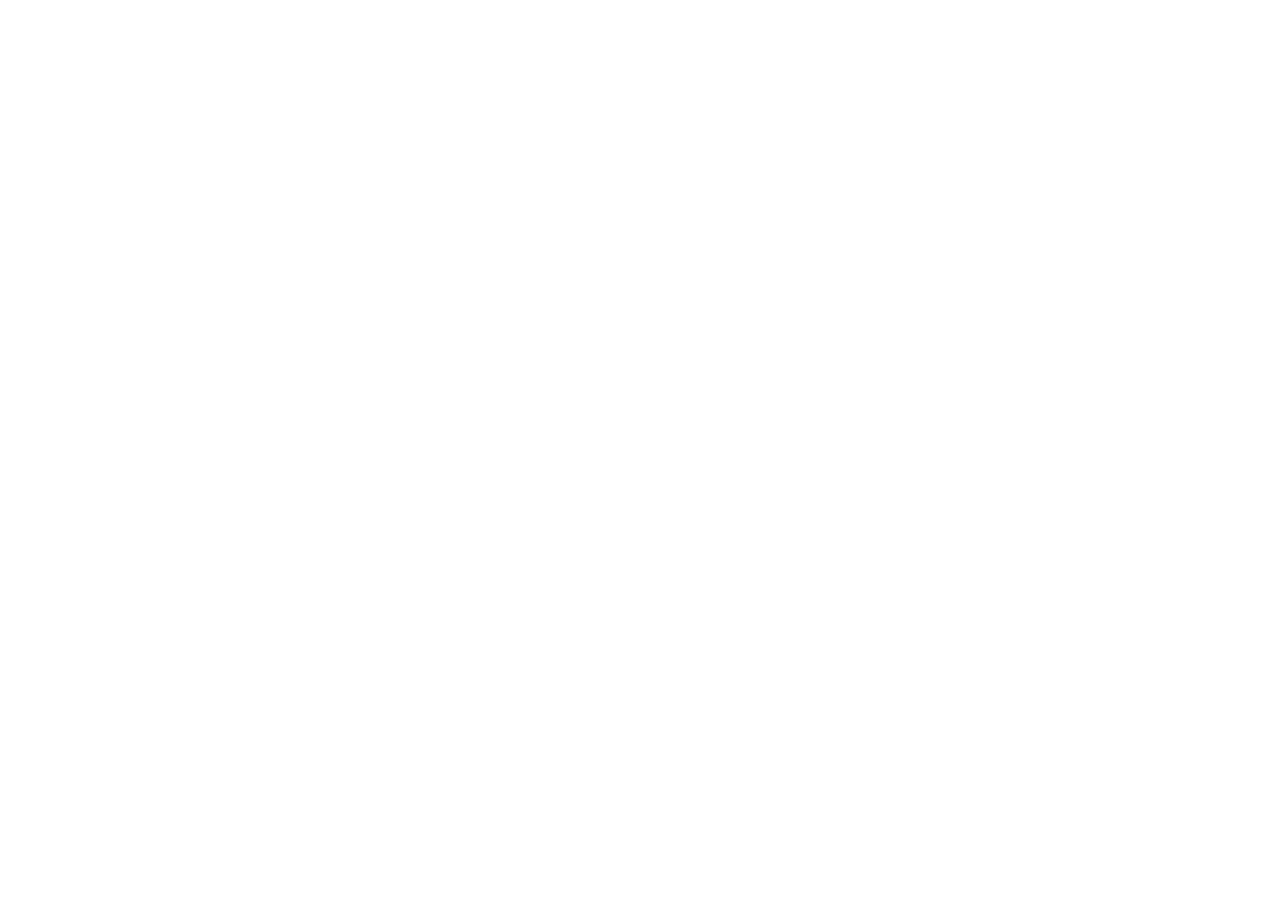
==== projTravelgram/index.html @ 782c5174 "feat: initial style guide" ====
<!DOCTYPE html>
<html lang="en">
<head>
  <meta charset="UTF-8">
  <meta name="viewport" content="width=device-width, initial-scale=1.0">
  <title>Travelgrum | Perfil de viagens</title>
  <link rel="stylesheet" href="styles/index.css">
</head>
<body>
  
</body>
</html>
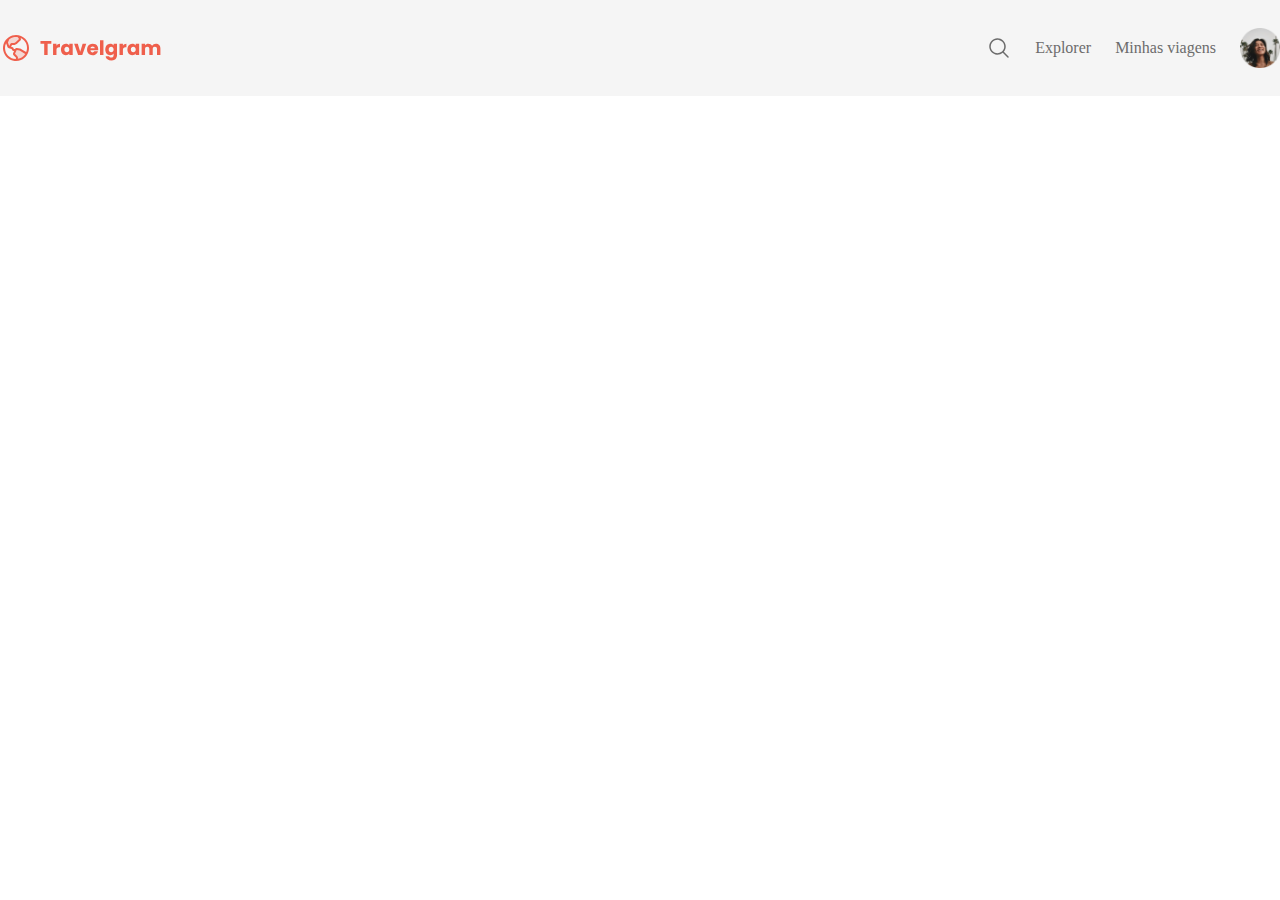
==== commit 3c681d5f: "feat: done navigation" ====
--- a/projTravelgram/index.html
+++ b/projTravelgram/index.html
@@ -1,12 +1,42 @@
 <!DOCTYPE html>
 <html lang="en">
-<head>
-  <meta charset="UTF-8">
-  <meta name="viewport" content="width=device-width, initial-scale=1.0">
-  <title>Travelgrum | Perfil de viagens</title>
-  <link rel="stylesheet" href="styles/index.css">
-</head>
-<body>
-  
-</body>
-</html>+  <head>
+    <meta charset="UTF-8" />
+    <meta name="viewport" content="width=device-width, initial-scale=1.0" />
+    <title>Travelgrum | Perfil de viagens</title>
+    <link rel="stylesheet" href="styles/index.css" />
+    <link rel="preconnect" href="https://fonts.googleapis.com" />
+    <link rel="preconnect" href="https://fonts.gstatic.com" crossorigin />
+    <link
+      href="https://fonts.googleapis.com/css2?family=Alice&family=Open+Sans:ital,wght@0,300..800;1,300..800&family=Poppins:wght@400;700&display=swap"
+      rel="stylesheet"
+    />
+  </head>
+  <body>
+    <div class="bg-surface-color">
+      <nav id="container">
+        <a href="#" id="logo">
+          <img src="assets/icons/Logo.svg" alt="Logo" />
+        </a>
+
+        <ul id="primary-menu">
+          <li>
+            <a href="#">
+              <img src="assets/icons/MagnifyingGlass.svg" alt="Lupa" />
+            </a>
+          </li>
+          <li><a href="#">Explorer</a></li>
+          <li><a href="#">Minhas viagens</a></li>
+          <li>
+            <a href="#">
+              <img
+                src="assets/Profile pic.png"
+                alt="Imagens de Isabela Torres"
+              />
+            </a>
+          </li>
+        </ul>
+      </nav>
+    </div>
+  </body>
+</html>
--- a/projTravelgram/styles/index.css
+++ b/projTravelgram/styles/index.css
@@ -0,0 +1,2 @@
+@import url(global.css);
+@import url(nav.css);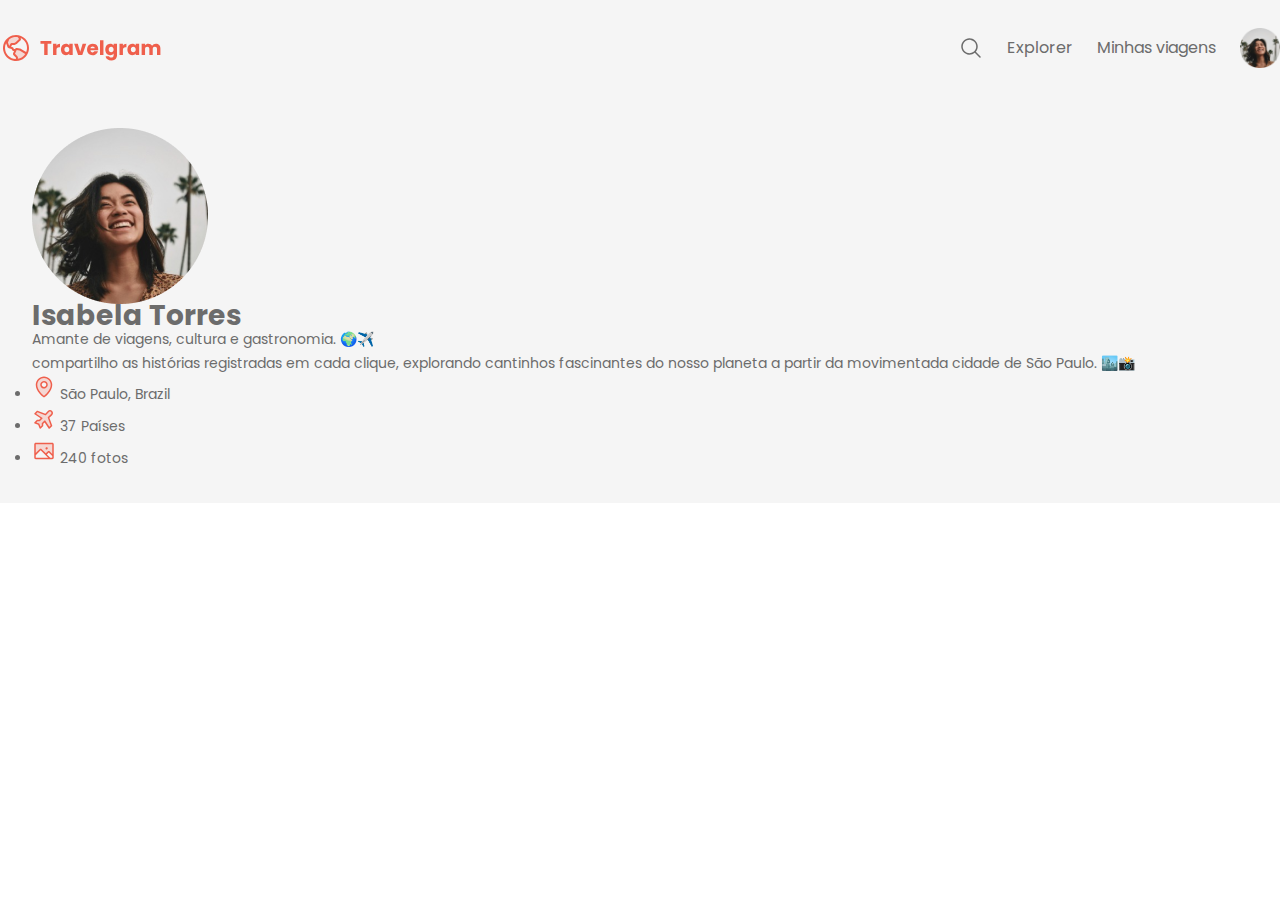
==== commit 7cd83b2a: "feat: add header" ====
--- a/projTravelgram/index.html
+++ b/projTravelgram/index.html
@@ -37,6 +37,43 @@
           </li>
         </ul>
       </nav>
+
+      <header>
+        <div class="container">
+          <div id="profile">
+            <img src="assets/Profile pic.png" alt="Imagem de Isabela." />
+          </div>
+          <div>
+            <h1>Isabela Torres</h1>
+            <p>
+              Amante de viagens, cultura e gastronomia. 🌍✈️ <br> compartilho as
+              histórias registradas em cada clique, explorando cantinhos
+              fascinantes do nosso planeta a partir da movimentada cidade de São
+              Paulo. 🏙️📸
+            </p>
+          </div>
+          <ul>
+            <li>
+              <img src="assets/icons/MapPin.svg" alt="Imagem de um pin" />
+              <span>São Paulo, Brazil</span>
+            </li>
+            <li>
+              <img
+                src="assets/icons/AirplaneTilt.svg"
+                alt="Imagem de um avião"
+              />
+              <span>37 Países</span>
+            </li>
+            <li>
+              <img
+                src="assets/icons/Image.svg"
+                alt="Imagem de um mini quadro"
+              />
+              <span>240 fotos</span>
+            </li>
+          </ul>
+        </div>
+      </header>
     </div>
   </body>
 </html>
--- a/projTravelgram/styles/index.css
+++ b/projTravelgram/styles/index.css
@@ -1,2 +1,3 @@
 @import url(global.css);
-@import url(nav.css);+@import url(nav.css);
+@import url(header.css);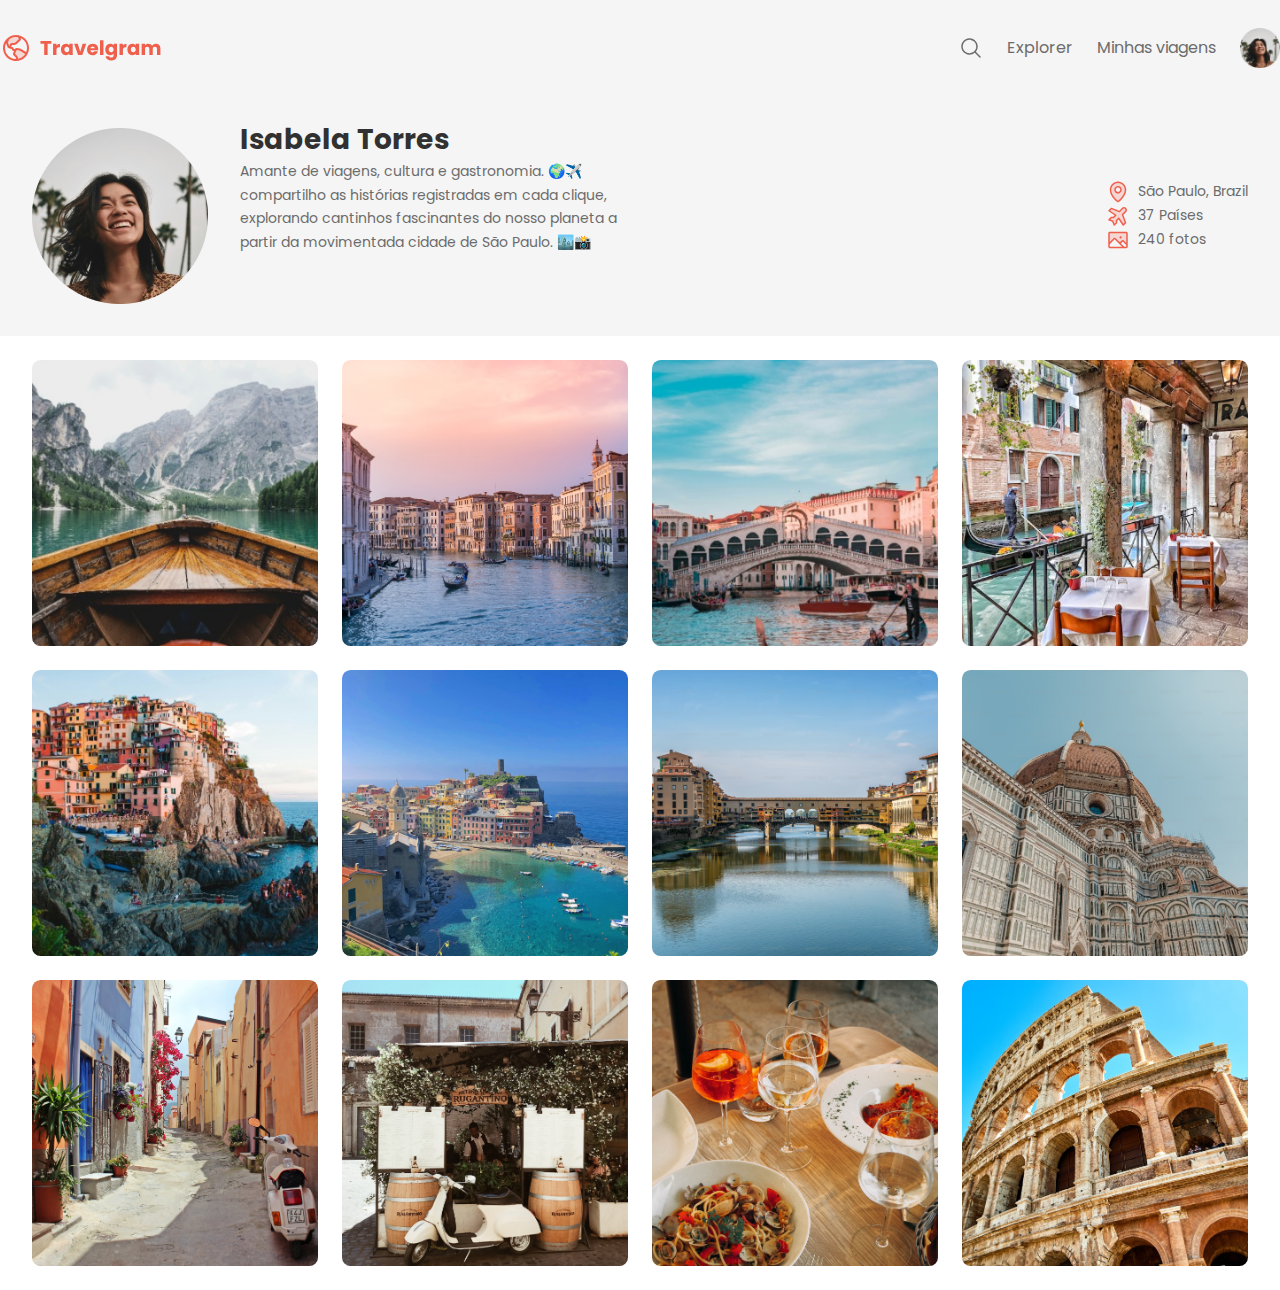
==== commit e04ab4e3: "feat: add gallery" ====
--- a/projTravelgram/index.html
+++ b/projTravelgram/index.html
@@ -1,48 +1,43 @@
 <!DOCTYPE html>
-<html lang="en">
+<html lang="pt-br">
   <head>
     <meta charset="UTF-8" />
     <meta name="viewport" content="width=device-width, initial-scale=1.0" />
     <title>Travelgrum | Perfil de viagens</title>
     <link rel="stylesheet" href="styles/index.css" />
-    <link rel="preconnect" href="https://fonts.googleapis.com" />
-    <link rel="preconnect" href="https://fonts.gstatic.com" crossorigin />
-    <link
-      href="https://fonts.googleapis.com/css2?family=Alice&family=Open+Sans:ital,wght@0,300..800;1,300..800&family=Poppins:wght@400;700&display=swap"
-      rel="stylesheet"
-    />
+    <link rel="preconnect" href="https://fonts.googleapis.com">
+    <link rel="preconnect" href="https://fonts.gstatic.com" crossorigin>
+    <link href="https://fonts.googleapis.com/css2?family=Alice&family=Open+Sans:ital,wght@0,300..800;1,300..800&family=Poppins:ital,wght@0,100;0,200;0,300;0,400;0,500;0,600;0,700;0,800;0,900;1,100;1,200;1,300;1,400;1,500;1,600;1,700;1,800;1,900&display=swap" rel="stylesheet">
   </head>
-  <body>
-    <div class="bg-surface-color">
-      <nav id="container">
-        <a href="#" id="logo">
-          <img src="assets/icons/Logo.svg" alt="Logo" />
-        </a>
+<body>
+  <div class="bg-surface-color">
+    <nav id="container">
+      <a href="#" id="logo">
+        <img src="assets/icons/Logo.svg" alt="Logo" />
+      </a>
 
-        <ul id="primary-menu">
-          <li>
-            <a href="#">
-              <img src="assets/icons/MagnifyingGlass.svg" alt="Lupa" />
-            </a>
-          </li>
-          <li><a href="#">Explorer</a></li>
-          <li><a href="#">Minhas viagens</a></li>
-          <li>
-            <a href="#">
-              <img
-                src="assets/Profile pic.png"
-                alt="Imagens de Isabela Torres"
-              />
-            </a>
-          </li>
-        </ul>
-      </nav>
-
-      <header>
-        <div class="container">
-          <div id="profile">
-            <img src="assets/Profile pic.png" alt="Imagem de Isabela." />
-          </div>
+      <ul id="primary-menu">
+        <li>
+          <a href="#">
+            <img src="assets/icons/MagnifyingGlass.svg" alt="Lupa" />
+          </a>
+        </li>
+        <li><a href="#">Explorer</a></li>
+        <li><a href="#">Minhas viagens</a></li>
+        <li>
+          <a href="#">
+            <img
+              src="assets/Profile pic.png"
+              alt="Imagens de Isabela Torres"
+            />
+          </a>
+        </li>
+      </ul>
+    </nav>
+    <header>
+      <div class="container">
+        <div id="profile">
+          <img src="assets/Profile pic.png" alt="Imagem de Isabela." />
           <div>
             <h1>Isabela Torres</h1>
             <p>
@@ -52,28 +47,43 @@
               Paulo. 🏙️📸
             </p>
           </div>
-          <ul>
-            <li>
-              <img src="assets/icons/MapPin.svg" alt="Imagem de um pin" />
-              <span>São Paulo, Brazil</span>
-            </li>
-            <li>
-              <img
-                src="assets/icons/AirplaneTilt.svg"
-                alt="Imagem de um avião"
-              />
-              <span>37 Países</span>
-            </li>
-            <li>
-              <img
-                src="assets/icons/Image.svg"
-                alt="Imagem de um mini quadro"
-              />
-              <span>240 fotos</span>
-            </li>
-          </ul>
         </div>
-      </header>
-    </div>
-  </body>
+        <ul id="info">
+          <li>
+            <img src="assets/icons/MapPin.svg" alt="Imagem de um pin" />
+            <span>São Paulo, Brazil</span>
+          </li>
+          <li>
+            <img
+              src="assets/icons/AirplaneTilt.svg"
+              alt="Imagem de um avião"
+            />
+            <span>37 Países</span>
+          </li>
+          <li>
+            <img
+              src="assets/icons/Image.svg"
+              alt="Imagem de um mini quadro"
+            />
+            <span>240 fotos</span>
+          </li>
+        </ul>
+      </div>
+    </header>
+  </div>
+  <main class="container">
+    <img src="assets/images/Image 01.png" alt="...">
+    <img src="assets/images/Image 02.png" alt="...">
+    <img src="assets/images/Image 03.png" alt="...">
+    <img src="assets/images/Image 04.png" alt="...">
+    <img src="assets/images/Image 05.png" alt="...">
+    <img src="assets/images/Image 06.png" alt="...">
+    <img src="assets/images/Image 07.png" alt="...">
+    <img src="assets/images/Image 08.png" alt="...">
+    <img src="assets/images/Image 09.png" alt="...">
+    <img src="assets/images/Image 10.png" alt="...">
+    <img src="assets/images/Image 11.png" alt="...">
+    <img src="assets/images/Image 12.png" alt="...">
+  </main>
+</body>
 </html>
--- a/projTravelgram/styles/index.css
+++ b/projTravelgram/styles/index.css
@@ -1,3 +1,4 @@
 @import url(global.css);
 @import url(nav.css);
-@import url(header.css);+@import url(header.css);
+@import url(main.css);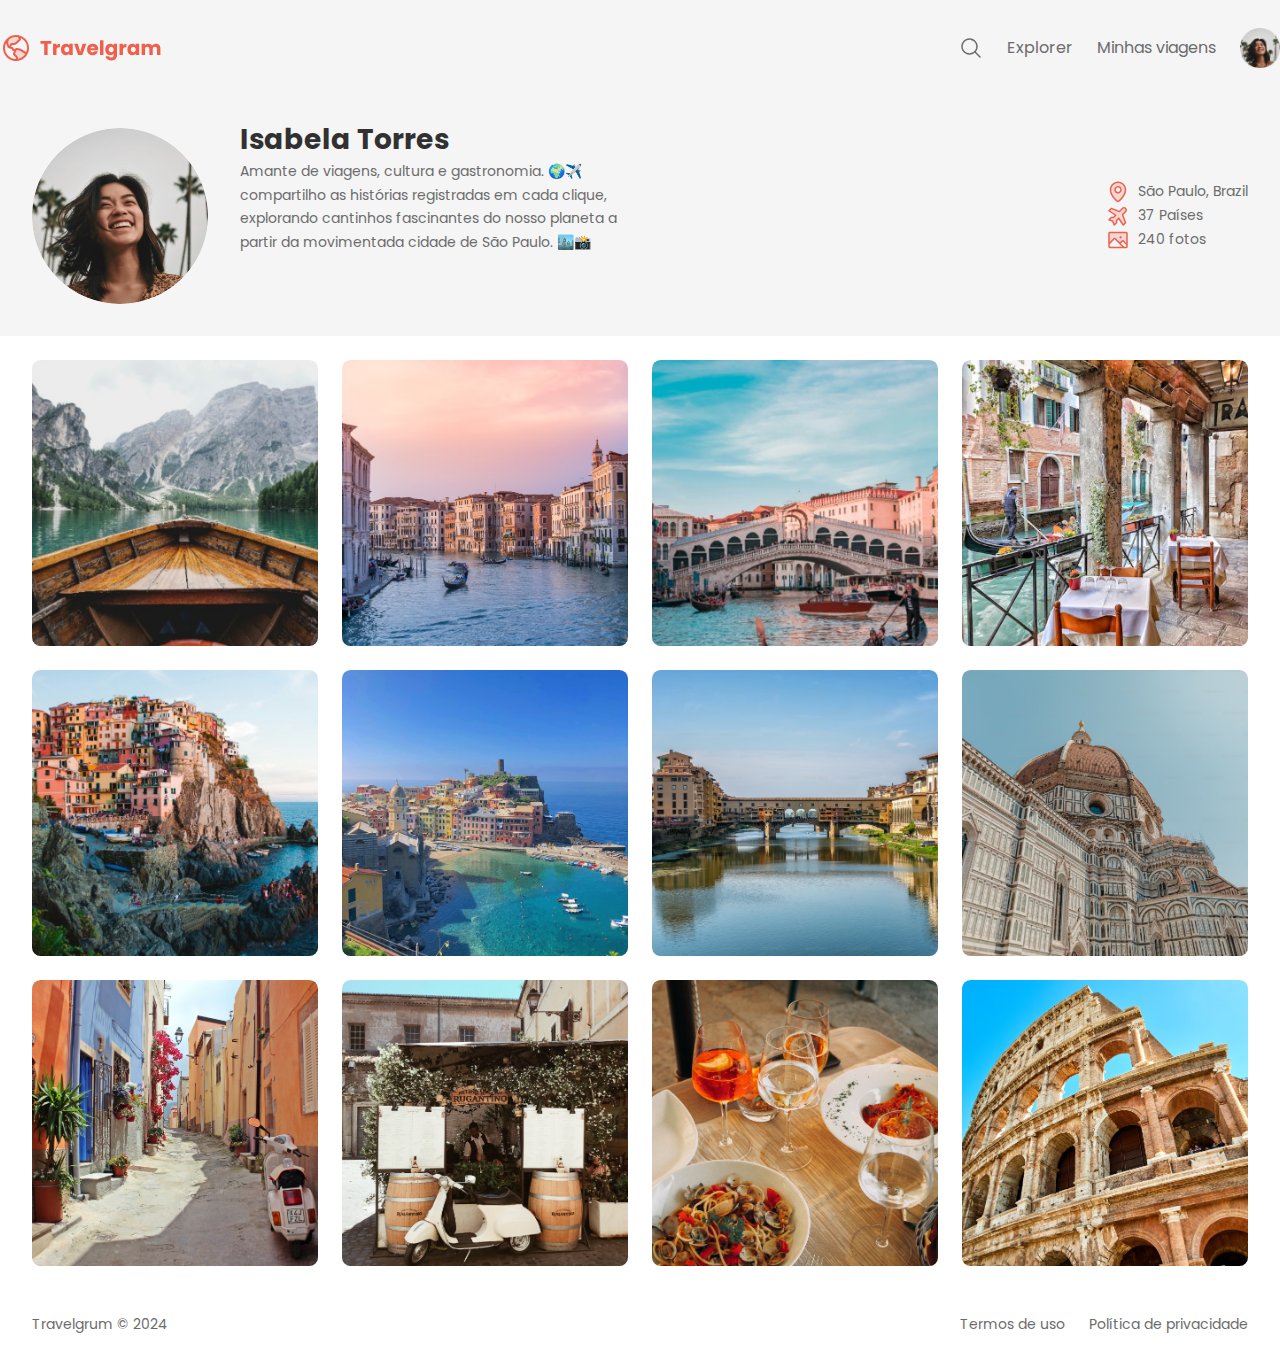
==== commit 18d408b1: "final project" ====
--- a/projTravelgram/index.html
+++ b/projTravelgram/index.html
@@ -85,5 +85,12 @@
     <img src="assets/images/Image 11.png" alt="...">
     <img src="assets/images/Image 12.png" alt="...">
   </main>
+  <footer class="container">
+    <span>
+      Travelgrum &copy; 2024
+    </span>
+    <span>Termos de uso</span>
+    <span>Política de privacidade</span>
+  </footer>
 </body>
 </html>
--- a/projTravelgram/styles/index.css
+++ b/projTravelgram/styles/index.css
@@ -1,4 +1,5 @@
 @import url(global.css);
 @import url(nav.css);
 @import url(header.css);
-@import url(main.css);+@import url(main.css);
+@import url(footer.css);